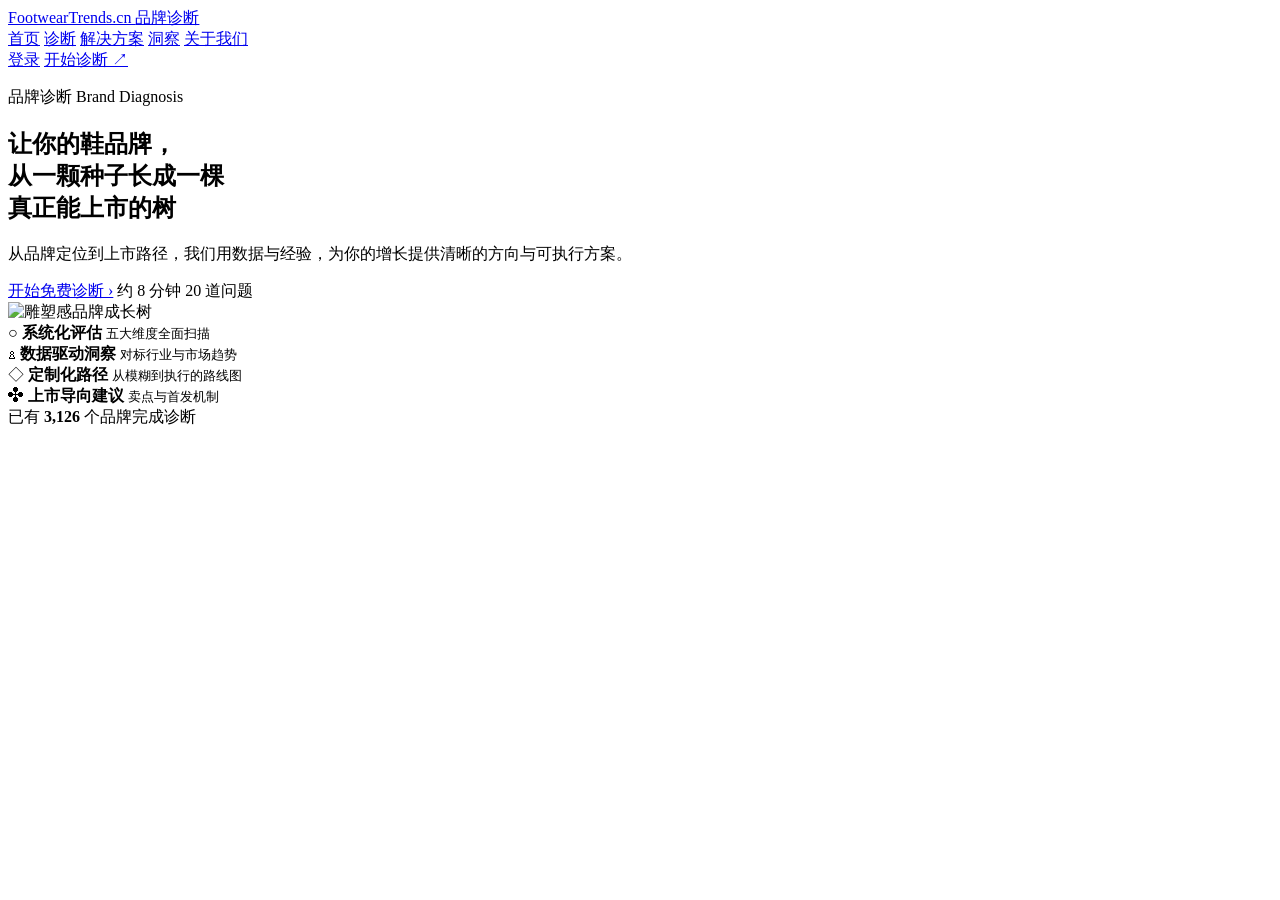
==== index.html @ c57e770c "Add index.html" ====
<!doctype html>
<html lang="zh-CN">
  <head>
    <meta charset="utf-8" />
    <meta name="viewport" content="width=device-width, initial-scale=1" />
    <title>FootwearTrends.cn 品牌诊断</title>
    <link rel="preload" as="image" href="./visuals/home-hero-tree-wide.png" />
    <link rel="stylesheet" href="./styles.css" />
  </head>
  <body class="page-home">
    <main class="home-shell">
      <header class="main-nav">
        <a class="brand" href="./index.html">FootwearTrends.cn <span>品牌诊断</span></a>
        <nav class="center-nav" aria-label="主导航">
          <a class="active" href="./index.html">首页</a>
          <a href="./questionnaire.html">诊断</a>
          <a href="./solution.html">解决方案</a>
          <a href="./insights.html">洞察</a>
          <a href="./about.html">关于我们</a>
        </nav>
        <div class="nav-actions">
          <a class="btn btn-light" href="#">登录</a>
          <a class="btn btn-dark" href="./questionnaire.html">开始诊断 <span>↗</span></a>
        </div>
      </header>

      <section class="home-hero">
        <div class="hero-copy">
          <p class="kicker">品牌诊断 <span>Brand Diagnosis</span></p>
          <h1>让你的鞋品牌，<br />从一颗种子长成一棵<br />真正能上市的树</h1>
          <p class="lead">从品牌定位到上市路径，我们用数据与经验，为你的增长提供清晰的方向与可执行方案。</p>
          <div class="hero-actions">
            <a class="btn btn-dark btn-wide" href="./questionnaire.html">开始免费诊断 <span>›</span></a>
            <span class="meta-dot">约 8 分钟</span>
            <span class="meta-line"></span>
            <span class="meta-text">20 道问题</span>
          </div>
        </div>

        <div class="hero-tree">
          <img src="./visuals/home-hero-tree-wide.png" alt="雕塑感品牌成长树" />
        </div>
      </section>

      <section class="home-bottom" aria-label="诊断能力">
        <div class="capability">
          <span class="icon">○</span>
          <strong>系统化评估</strong>
          <small>五大维度全面扫描</small>
        </div>
        <div class="capability">
          <span class="icon">♙</span>
          <strong>数据驱动洞察</strong>
          <small>对标行业与市场趋势</small>
        </div>
        <div class="capability">
          <span class="icon">◇</span>
          <strong>定制化路径</strong>
          <small>从模糊到执行的路线图</small>
        </div>
        <div class="capability">
          <span class="icon">✣</span>
          <strong>上市导向建议</strong>
          <small>卖点与首发机制</small>
        </div>
        <div class="social-proof">
          <span>已有 <strong>3,126</strong> 个品牌完成诊断</span>
          <div class="avatars" aria-hidden="true">
            <i></i><i></i><i></i><i></i><i></i><i></i>
          </div>
        </div>
      </section>
    </main>
    <script src="./app.js"></script>
  </body>
</html>
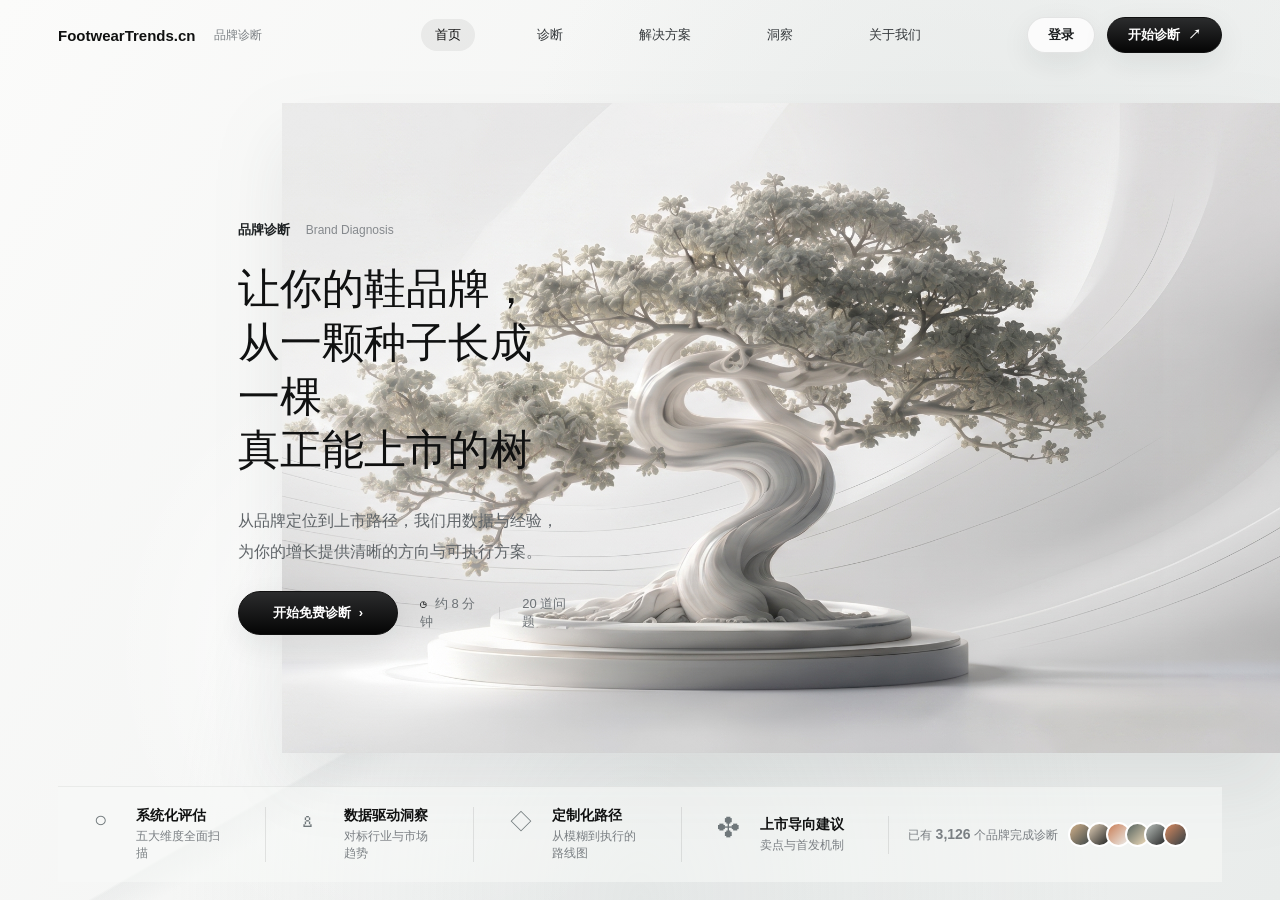
==== commit c7c8e6ff: "Polish links and mobile navigation: index.html" ====
--- a/index.html
+++ b/index.html
@@ -19,7 +19,7 @@
           <a href="./about.html">关于我们</a>
         </nav>
         <div class="nav-actions">
-          <a class="btn btn-light" href="#">登录</a>
+          <a class="btn btn-light" href="./about.html#contact">登录</a>
           <a class="btn btn-dark" href="./questionnaire.html">开始诊断 <span>↗</span></a>
         </div>
       </header>
--- a/styles.css
+++ b/styles.css
@@ -0,0 +1,3472 @@
+:root {
+  --bg: #f5f6f5;
+  --paper: rgba(255, 255, 255, 0.78);
+  --paper-strong: #ffffff;
+  --ink: #101111;
+  --muted: #71757a;
+  --faint: #a7abb0;
+  --line: rgba(19, 20, 20, 0.1);
+  --line-soft: rgba(19, 20, 20, 0.06);
+  --shadow: 0 18px 52px rgba(31, 34, 36, 0.12);
+  --soft-shadow: 0 10px 30px rgba(31, 34, 36, 0.08);
+  --radius: 18px;
+  --serif: "Times New Roman", "Songti SC", "SimSun", serif;
+  --sans: -apple-system, BlinkMacSystemFont, "Segoe UI", "PingFang SC", "Microsoft YaHei", Arial, sans-serif;
+}
+
+* {
+  box-sizing: border-box;
+}
+
+html,
+body {
+  min-height: 100%;
+}
+
+@keyframes floatIn {
+  from {
+    opacity: 0;
+    transform: translateY(16px) scale(0.985);
+  }
+  to {
+    opacity: 1;
+    transform: translateY(0) scale(1);
+  }
+}
+
+@keyframes treeBreathe {
+  0%, 100% {
+    filter: drop-shadow(0 30px 32px rgba(77, 83, 84, 0.14)) brightness(var(--tree-brightness, 1));
+  }
+  50% {
+    filter: drop-shadow(0 38px 42px rgba(77, 83, 84, 0.2)) brightness(calc(var(--tree-brightness, 1) + 0.04));
+  }
+}
+
+body {
+  margin: 0;
+  color: var(--ink);
+  font-family: var(--sans);
+  background:
+    radial-gradient(circle at 32% 72%, rgba(255, 255, 255, 0.95), transparent 28%),
+    radial-gradient(circle at 76% 24%, rgba(225, 229, 228, 0.68), transparent 38%),
+    linear-gradient(120deg, #fbfbfa 0%, #f4f5f4 45%, #e9eceb 100%);
+}
+
+body::before {
+  position: fixed;
+  inset: 0;
+  content: "";
+  pointer-events: none;
+  background:
+    linear-gradient(150deg, transparent 0 58%, rgba(168, 176, 178, 0.12) 58.2%, transparent 60.5%),
+    radial-gradient(ellipse at 50% 100%, rgba(190, 197, 198, 0.24), transparent 52%);
+}
+
+a {
+  color: inherit;
+  text-decoration: none;
+}
+
+button {
+  font: inherit;
+}
+
+.brand {
+  display: inline-flex;
+  gap: 18px;
+  align-items: center;
+  font-size: 15px;
+  font-weight: 800;
+  white-space: nowrap;
+}
+
+.brand span {
+  color: #7d8286;
+  font-size: 12px;
+  font-weight: 500;
+}
+
+.btn {
+  display: inline-flex;
+  min-height: 36px;
+  align-items: center;
+  justify-content: center;
+  gap: 8px;
+  border: 1px solid var(--line);
+  border-radius: 999px;
+  box-shadow: var(--soft-shadow);
+  cursor: pointer;
+  font-size: 13px;
+  font-weight: 700;
+  padding: 0 20px;
+  transition: transform 180ms ease, box-shadow 180ms ease, background 180ms ease, border-color 180ms ease;
+  user-select: none;
+}
+
+.btn:hover {
+  transform: translateY(-1px);
+  box-shadow: 0 16px 36px rgba(31, 34, 36, 0.12);
+}
+
+.btn:active {
+  transform: translateY(0) scale(0.98);
+}
+
+.btn:disabled {
+  cursor: not-allowed;
+  opacity: 0.42;
+  transform: none;
+}
+
+.btn-dark {
+  border-color: #111;
+  background: linear-gradient(180deg, #2b2c2d, #050505);
+  color: #fff;
+}
+
+.btn-light {
+  background: rgba(255, 255, 255, 0.78);
+  color: #1d1f20;
+}
+
+.btn-wide {
+  min-width: 160px;
+  min-height: 44px;
+}
+
+.main-nav,
+.flow-nav,
+.report-nav {
+  position: relative;
+  z-index: 2;
+  display: grid;
+  grid-template-columns: 270px 1fr auto;
+  gap: 24px;
+  align-items: center;
+  height: 70px;
+}
+
+.center-nav,
+.flow-steps {
+  display: flex;
+  justify-content: center;
+  gap: 48px;
+  color: #34383b;
+  font-size: 13px;
+}
+
+.center-nav a {
+  border-radius: 999px;
+  padding: 7px 14px;
+  transition: background 180ms ease, color 180ms ease;
+}
+
+.center-nav a.active,
+.center-nav a:hover {
+  background: rgba(17, 18, 18, 0.06);
+  color: #111;
+}
+
+.nav-actions,
+.report-actions {
+  display: flex;
+  justify-content: flex-end;
+  gap: 12px;
+}
+
+/* Home */
+
+.home-shell {
+  position: relative;
+  z-index: 1;
+  display: grid;
+  grid-template-rows: auto minmax(0, 1fr) auto;
+  width: min(100%, 1920px);
+  min-height: 100svh;
+  margin: 0 auto;
+  padding: 0 58px 18px;
+  overflow: hidden;
+}
+
+.home-hero {
+  position: relative;
+  display: grid;
+  grid-template-columns: 44% 56%;
+  min-height: 0;
+  align-items: center;
+}
+
+.hero-copy,
+.hero-tree,
+.capability,
+.social-proof,
+.dash-card,
+.question-card {
+  animation: floatIn 700ms cubic-bezier(.2, .8, .2, 1) both;
+}
+
+.hero-tree { animation-delay: 90ms; }
+.capability:nth-child(2), .dash-card:nth-child(2) { animation-delay: 70ms; }
+.capability:nth-child(3), .dash-card:nth-child(3) { animation-delay: 120ms; }
+.capability:nth-child(4), .dash-card:nth-child(4) { animation-delay: 170ms; }
+
+.hero-copy {
+  position: relative;
+  z-index: 3;
+  padding-left: 180px;
+  transform: translateY(-8px);
+}
+
+.kicker {
+  margin: 0 0 24px;
+  color: #1e2224;
+  font-size: 13px;
+  font-weight: 600;
+}
+
+.kicker span {
+  margin-left: 12px;
+  color: #85898d;
+  font-size: 12px;
+  font-weight: 500;
+}
+
+.hero-copy h1 {
+  margin: 0;
+  font-family: var(--serif);
+  font-size: clamp(42px, 3vw, 62px);
+  font-weight: 500;
+  letter-spacing: 0;
+  line-height: 1.28;
+}
+
+.lead {
+  max-width: 500px;
+  margin: 28px 0 24px;
+  color: #5f6468;
+  font-size: 16px;
+  line-height: 1.9;
+}
+
+.hero-actions {
+  display: flex;
+  align-items: center;
+  gap: 22px;
+}
+
+.meta-dot,
+.meta-text {
+  color: #6d7276;
+  font-size: 13px;
+}
+
+.meta-dot::before {
+  content: "◷";
+  margin-right: 8px;
+  color: #1d1f20;
+}
+
+.meta-line {
+  width: 1px;
+  height: 12px;
+  background: var(--line);
+}
+
+.hero-tree {
+  position: relative;
+  z-index: 1;
+  grid-column: 1 / -1;
+  grid-row: 1;
+  min-height: clamp(410px, calc(100svh - 190px), 650px);
+  pointer-events: none;
+}
+
+.hero-tree img {
+  position: absolute;
+  right: -58px;
+  bottom: 0;
+  width: min(1480px, 78vw);
+  height: 100%;
+  object-fit: cover;
+  object-position: right bottom;
+  filter: drop-shadow(0 34px 34px rgba(83, 88, 90, 0.1));
+  transition: transform 220ms ease;
+}
+
+.hero-copy {
+  grid-column: 1;
+  grid-row: 1;
+}
+
+.home-bottom {
+  position: relative;
+  z-index: 2;
+  display: grid;
+  grid-template-columns: repeat(4, minmax(150px, 1fr)) minmax(250px, 1.6fr);
+  gap: 0;
+  align-items: center;
+  min-height: 96px;
+  border-top: 1px solid var(--line-soft);
+  background: rgba(248, 249, 248, 0.55);
+}
+
+.capability {
+  display: grid;
+  grid-template-columns: 28px 1fr;
+  gap: 3px 14px;
+  padding: 0 36px;
+  border-right: 1px solid var(--line);
+}
+
+.capability .icon {
+  grid-row: span 2;
+  color: #6f777a;
+  font-size: 22px;
+}
+
+.capability strong,
+.social-proof strong {
+  font-size: 14px;
+}
+
+.capability small,
+.social-proof span {
+  color: #7a7f83;
+  font-size: 12px;
+}
+
+.social-proof {
+  display: flex;
+  justify-content: flex-end;
+  align-items: center;
+  gap: 16px;
+  padding-right: 34px;
+}
+
+.avatars {
+  display: flex;
+}
+
+.avatars i {
+  width: 25px;
+  height: 25px;
+  margin-left: -6px;
+  border: 2px solid #fff;
+  border-radius: 50%;
+  background: linear-gradient(135deg, #d3b28b, #3a4547);
+}
+
+.avatars i:nth-child(2) { background: linear-gradient(135deg, #e2d0b8, #1a1d1e); }
+.avatars i:nth-child(3) { background: linear-gradient(135deg, #c87d55, #eef1ef); }
+.avatars i:nth-child(4) { background: linear-gradient(135deg, #53615d, #f4dfbd); }
+.avatars i:nth-child(5) { background: linear-gradient(135deg, #b9c0bb, #222); }
+.avatars i:nth-child(6) { background: linear-gradient(135deg, #d98b61, #2f3d43); }
+
+/* Questionnaire */
+
+.diagnosis-shell {
+  position: relative;
+  z-index: 1;
+  min-height: 100vh;
+  padding: 0 58px 38px;
+  overflow: hidden;
+}
+
+.flow-nav {
+  grid-template-columns: 260px 1fr 130px;
+}
+
+.flow-steps {
+  gap: 40px;
+  color: #aaaeb2;
+}
+
+.flow-steps span {
+  position: relative;
+}
+
+.flow-steps span::before {
+  position: absolute;
+  top: 50%;
+  left: -28px;
+  width: 18px;
+  height: 1px;
+  content: "";
+  background: #c9ccce;
+}
+
+.flow-steps span:first-child::before {
+  width: 42px;
+  left: -56px;
+}
+
+.flow-steps .active {
+  color: #111;
+  font-weight: 700;
+}
+
+.flow-steps .done {
+  color: #4f5558;
+}
+
+.flow-steps b {
+  margin-right: 8px;
+  font-size: 15px;
+}
+
+.exit-link {
+  color: #34383b;
+  font-size: 12px;
+  text-align: right;
+}
+
+.exit-link::before {
+  content: "↻";
+  margin-right: 7px;
+}
+
+.diagnosis-layout {
+  display: grid;
+  grid-template-columns: 330px minmax(500px, 1fr) 590px;
+  gap: 48px;
+  align-items: center;
+  min-height: calc(100vh - 96px);
+}
+
+.growth-axis {
+  padding-left: 30px;
+}
+
+.growth-axis h1 {
+  margin: 0 0 8px;
+  font-family: var(--serif);
+  font-size: 32px;
+  font-weight: 500;
+}
+
+.growth-axis p {
+  margin: 0 0 42px;
+  color: #4e5356;
+  font-size: 13px;
+}
+
+.stage-list {
+  position: relative;
+  display: grid;
+  gap: 28px;
+  margin: 0;
+  padding: 0 0 0 0;
+  list-style: none;
+}
+
+.stage-list::before {
+  position: absolute;
+  top: 10px;
+  bottom: 18px;
+  left: 23px;
+  content: "";
+  border-left: 1px solid rgba(185, 190, 192, 0.7);
+}
+
+.stage-list li {
+  position: relative;
+  display: grid;
+  grid-template-columns: 44px 1fr;
+  align-items: start;
+  gap: 18px;
+  color: #a6aaae;
+  cursor: pointer;
+  transition: color 180ms ease, transform 180ms ease;
+}
+
+.stage-list li:hover {
+  color: #111;
+  transform: translateX(2px);
+}
+
+.stage-list li::after {
+  position: absolute;
+  top: 8px;
+  left: 20px;
+  width: 8px;
+  height: 8px;
+  content: "";
+  border-radius: 50%;
+  background: #fff;
+  box-shadow: 0 0 0 1px #d9dcde;
+}
+
+.stage-list b {
+  font-size: 22px;
+  font-weight: 500;
+  text-align: right;
+}
+
+.stage-list span {
+  display: block;
+  font-size: 14px;
+  font-weight: 700;
+}
+
+.stage-list small {
+  display: block;
+  margin-top: 4px;
+  color: inherit;
+  font-size: 11px;
+  font-weight: 500;
+}
+
+.stage-list .active {
+  color: #111;
+}
+
+.stage-list .lit {
+  color: #6f777a;
+}
+
+.stage-list .lit::after {
+  background: #fff9df;
+  box-shadow: 0 0 0 1px rgba(202, 178, 96, 0.42), 0 0 20px rgba(255, 232, 153, 0.46);
+}
+
+.stage-list .active::after {
+  width: 18px;
+  height: 18px;
+  top: 4px;
+  left: 15px;
+  background: radial-gradient(circle, #fff 0 30%, #fff7dc 32%, rgba(255, 255, 255, 0) 78%);
+  box-shadow: 0 0 34px 16px rgba(255, 238, 176, 0.9);
+}
+
+.tree-stage-visual {
+  position: relative;
+  display: grid;
+  place-items: center;
+  min-height: 610px;
+}
+
+.tree-stage-visual img {
+  width: 650px;
+  max-width: none;
+  filter: drop-shadow(0 30px 32px rgba(77, 83, 84, 0.14));
+  transform: scale(var(--tree-scale, 1));
+  animation: treeBreathe 4.8s ease-in-out infinite;
+  transition: transform 450ms cubic-bezier(.2, .8, .2, 1), filter 450ms ease;
+}
+
+.tree-stage-visual.is-changing img {
+  animation: treeBreathe 4.8s ease-in-out infinite, floatIn 420ms cubic-bezier(.2, .8, .2, 1);
+}
+
+.tree-stage-visual.is-changing .glow {
+  animation: floatIn 360ms cubic-bezier(.2, .8, .2, 1);
+}
+
+.tree-stage-visual .glow {
+  position: absolute;
+  left: 3%;
+  bottom: 22%;
+  width: 70px;
+  height: 70px;
+  border-radius: 50%;
+  background: radial-gradient(circle, #fff 0 20%, #fff2be 28%, transparent 70%);
+  opacity: 0.9;
+  transition: left 420ms cubic-bezier(.2, .8, .2, 1), bottom 420ms cubic-bezier(.2, .8, .2, 1), transform 420ms ease;
+}
+
+.page-questionnaire[data-growth-stage="1"] .tree-stage-visual .glow {
+  left: 16%;
+  bottom: 23%;
+}
+
+.page-questionnaire[data-growth-stage="2"] .tree-stage-visual .glow {
+  left: 30%;
+  bottom: 32%;
+}
+
+.page-questionnaire[data-growth-stage="3"] .tree-stage-visual .glow {
+  left: 47%;
+  bottom: 45%;
+}
+
+.page-questionnaire[data-growth-stage="4"] .tree-stage-visual .glow {
+  left: 62%;
+  bottom: 60%;
+}
+
+.page-questionnaire[data-growth-stage="5"] .tree-stage-visual .glow {
+  left: 72%;
+  bottom: 72%;
+  transform: scale(1.18);
+}
+
+.tree-hud {
+  position: absolute;
+  right: 8%;
+  bottom: 17%;
+  display: grid;
+  gap: 2px;
+  min-width: 124px;
+  padding: 12px 14px;
+  border: 1px solid rgba(255, 255, 255, 0.84);
+  border-radius: 16px;
+  background: rgba(255, 255, 255, 0.52);
+  box-shadow: 0 12px 34px rgba(31, 34, 36, 0.08);
+  backdrop-filter: blur(18px);
+}
+
+.tree-hud strong {
+  font-size: 24px;
+  letter-spacing: -0.03em;
+}
+
+.tree-hud span {
+  color: #73787b;
+  font-size: 11px;
+}
+
+.question-card {
+  width: 100%;
+  max-width: 590px;
+  min-height: 520px;
+  padding: 46px 42px 34px;
+  border: 1px solid rgba(18, 19, 20, 0.08);
+  border-radius: 20px;
+  background: rgba(255, 255, 255, 0.82);
+  box-shadow: var(--shadow);
+  backdrop-filter: blur(28px) saturate(150%);
+}
+
+.card-progress {
+  height: 4px;
+  margin: -12px 0 28px;
+  overflow: hidden;
+  border-radius: 999px;
+  background: rgba(15, 16, 16, 0.06);
+}
+
+.card-progress i {
+  display: block;
+  width: 20%;
+  height: 100%;
+  border-radius: inherit;
+  background: linear-gradient(90deg, #111, #7e8588);
+  transition: width 380ms cubic-bezier(.2, .8, .2, 1);
+}
+
+.question-eyebrow {
+  margin: 0 0 8px;
+  color: #8a8f93;
+  font-size: 12px;
+  font-weight: 700;
+  letter-spacing: 0.06em;
+}
+
+.question-card h2 {
+  margin: 0 0 8px;
+  font-size: 21px;
+}
+
+.question-card > p {
+  margin: 0 0 22px;
+  color: #777c80;
+  font-size: 13px;
+}
+
+.answer-list {
+  display: grid;
+  gap: 13px;
+}
+
+.choice {
+  display: grid;
+  grid-template-columns: 28px 1fr;
+  align-items: center;
+  min-height: 66px;
+  padding: 0 18px;
+  border: 1px solid var(--line);
+  border-radius: 10px;
+  background: rgba(255, 255, 255, 0.66);
+  cursor: pointer;
+  transition: transform 180ms ease, box-shadow 180ms ease, border-color 180ms ease, background 180ms ease;
+}
+
+.choice.selected {
+  border-color: rgba(18, 19, 20, 0.22);
+  background: rgba(255, 255, 255, 0.92);
+  box-shadow: 0 10px 26px rgba(31, 34, 36, 0.08), inset 0 0 0 1px rgba(255, 255, 255, 0.7);
+}
+
+.choice:hover {
+  transform: translateY(-1px);
+  box-shadow: 0 12px 28px rgba(31, 34, 36, 0.07);
+}
+
+.choice input {
+  accent-color: #111;
+}
+
+.choice strong,
+.choice small {
+  display: block;
+}
+
+.choice strong {
+  font-size: 13px;
+}
+
+.choice small {
+  margin-top: 3px;
+  color: #8c9195;
+  font-size: 11px;
+}
+
+.question-footer {
+  display: grid;
+  grid-template-columns: 120px 1fr 170px;
+  gap: 20px;
+  align-items: center;
+  margin-top: 38px;
+}
+
+.question-footer span {
+  color: #4c5053;
+  font-size: 13px;
+  text-align: center;
+}
+
+.btn-next {
+  justify-self: end;
+  min-width: 154px;
+}
+
+/* Report */
+
+.report-shell {
+  position: relative;
+  z-index: 1;
+  max-width: 1380px;
+  min-height: 100vh;
+  margin: 0 auto;
+  padding: 20px 30px 38px;
+}
+
+.report-nav {
+  height: 48px;
+}
+
+.report-head {
+  margin: 24px 0 18px 38px;
+}
+
+.report-head h1 {
+  margin: 0 0 8px;
+  font-family: var(--serif);
+  font-size: 38px;
+  font-weight: 500;
+}
+
+.report-head p,
+.report-note {
+  color: #8c9195;
+  font-size: 12px;
+}
+
+.dashboard-grid {
+  display: grid;
+  grid-template-columns: 1fr 1.25fr 1fr;
+  gap: 16px;
+}
+
+.dash-card {
+  min-height: 220px;
+  padding: 28px;
+  border: 1px solid rgba(18, 19, 20, 0.08);
+  border-radius: 18px;
+  background: rgba(255, 255, 255, 0.78);
+  box-shadow: var(--soft-shadow);
+}
+
+.dash-card h2 {
+  margin: 0 0 26px;
+  font-size: 15px;
+}
+
+.score-row {
+  display: flex;
+  align-items: center;
+  gap: 4px;
+}
+
+.score-row strong {
+  font-size: 74px;
+  font-weight: 500;
+  letter-spacing: -0.03em;
+}
+
+.score-row span {
+  align-self: flex-end;
+  margin-bottom: 16px;
+  color: #4e5356;
+  font-size: 24px;
+}
+
+.score-row em {
+  display: grid;
+  width: 58px;
+  height: 58px;
+  margin-left: auto;
+  place-items: center;
+  border-radius: 50%;
+  background: #e6f4e9;
+  color: #2a8b43;
+  font-size: 22px;
+  font-style: normal;
+  font-weight: 800;
+}
+
+.score-card h3 {
+  margin: 22px 0 6px;
+  font-size: 16px;
+}
+
+.score-card p {
+  margin: 0;
+  color: #8a8f93;
+  font-size: 14px;
+}
+
+.radar-wrap {
+  display: grid;
+  grid-template-columns: 1fr 190px;
+  align-items: center;
+  gap: 20px;
+}
+
+.radar-wrap svg {
+  width: 100%;
+  max-width: 260px;
+}
+
+.radar-wrap .grid,
+.radar-wrap line {
+  fill: none;
+  stroke: rgba(99, 105, 101, 0.22);
+}
+
+.radar-fill {
+  fill: rgba(113, 124, 114, 0.34);
+  stroke: rgba(79, 87, 79, 0.55);
+}
+
+.radar-wrap ul {
+  display: grid;
+  gap: 13px;
+  margin: 0;
+  padding: 0;
+  list-style: none;
+}
+
+.radar-wrap li {
+  display: flex;
+  justify-content: space-between;
+  color: #6d7276;
+  font-size: 13px;
+}
+
+.radar-wrap li::before {
+  width: 9px;
+  height: 9px;
+  margin-top: 5px;
+  margin-right: 8px;
+  content: "";
+  border-radius: 50%;
+  background: #dfe7df;
+}
+
+.risk-card {
+  display: grid;
+  align-content: start;
+}
+
+.risk-row {
+  display: grid;
+  grid-template-columns: 34px 1fr;
+  gap: 12px;
+  margin-bottom: 18px;
+}
+
+.risk-row i {
+  display: grid;
+  width: 28px;
+  height: 28px;
+  place-items: center;
+  border-radius: 7px;
+  font-size: 12px;
+  font-style: normal;
+  font-weight: 800;
+}
+
+.risk-mid { background: #ffe5df; color: #dd664e; }
+.risk-low { background: #fff0dd; color: #c58535; }
+.risk-good { background: #e5f3e9; color: #3a9658; }
+
+.risk-row strong,
+.risk-row small {
+  display: block;
+}
+
+.risk-row strong {
+  font-size: 14px;
+}
+
+.risk-row small {
+  margin-top: 4px;
+  color: #8c9195;
+  font-size: 12px;
+}
+
+.stage-card {
+  grid-column: span 1;
+  min-height: 220px;
+}
+
+.solution-card {
+  grid-column: span 2;
+}
+
+.stage-compare {
+  display: grid;
+  grid-template-columns: 1fr 40px 1fr;
+  align-items: center;
+  margin-bottom: 30px;
+}
+
+.stage-compare small,
+.stage-compare strong {
+  display: block;
+}
+
+.stage-compare small {
+  color: #8c9195;
+  font-size: 12px;
+}
+
+.stage-compare strong {
+  margin-top: 7px;
+  font-size: 16px;
+}
+
+.stage-compare > b {
+  color: #bdc1c3;
+  font-size: 42px;
+  font-weight: 400;
+}
+
+.stage-track {
+  display: flex;
+  justify-content: space-between;
+  height: 2px;
+  margin: 0 18px 24px;
+  background: #d9ddde;
+}
+
+.stage-track i {
+  width: 14px;
+  height: 14px;
+  margin-top: -6px;
+  border-radius: 50%;
+  background: #c5cacc;
+  box-shadow: 0 0 0 4px #f2f3f2;
+}
+
+.stage-track i:nth-child(-n + 2) {
+  background: #80878a;
+}
+
+.stage-track i.active {
+  background: #111;
+  box-shadow: 0 0 0 5px #f2f3f2, 0 0 22px rgba(17, 17, 17, 0.16);
+}
+
+.stage-card p {
+  color: #7d8286;
+  font-size: 13px;
+}
+
+.solution-content {
+  display: grid;
+  grid-template-columns: 260px 1fr;
+  gap: 34px;
+  align-items: center;
+}
+
+.solution-visual {
+  height: 140px;
+  border-radius: 12px;
+  background:
+    linear-gradient(135deg, transparent 0 45%, rgba(255,255,255,.55) 45% 50%, transparent 50%),
+    radial-gradient(circle at 80% 20%, #fff, transparent 42%),
+    linear-gradient(140deg, #dfe1df, #f8f8f6);
+  box-shadow: inset 0 0 0 1px rgba(255,255,255,.7);
+}
+
+.solution-content h3 {
+  margin: 0 0 10px;
+  font-size: 18px;
+}
+
+.solution-content p {
+  margin: 0 0 10px;
+  color: #62676b;
+}
+
+.solution-content small {
+  display: block;
+  margin-bottom: 22px;
+  color: #8c9195;
+}
+
+.report-note {
+  margin: 26px 0 0;
+  text-align: center;
+}
+
+/* Solution */
+
+.solution-shell {
+  position: relative;
+  z-index: 1;
+  width: min(1600px, calc(100% - 96px));
+  min-height: 100vh;
+  margin: 28px auto;
+  padding: 0 46px 34px;
+  overflow: hidden;
+  border: 1px solid rgba(255, 255, 255, 0.86);
+  background:
+    radial-gradient(circle at 78% 16%, rgba(255, 255, 255, 0.98), transparent 34%),
+    linear-gradient(112deg, rgba(255, 255, 255, 0.92), rgba(239, 241, 241, 0.78));
+  box-shadow: 0 24px 70px rgba(31, 34, 36, 0.16);
+}
+
+.solution-shell::before {
+  position: absolute;
+  inset: 135px -80px auto -80px;
+  height: 310px;
+  content: "";
+  background:
+    radial-gradient(ellipse at 28% 100%, rgba(255,255,255,.72), transparent 58%),
+    linear-gradient(155deg, transparent 0 38%, rgba(211, 216, 218, 0.22) 38.5% 42%, transparent 42.5%),
+    linear-gradient(170deg, transparent 0 48%, rgba(214, 219, 220, 0.2) 48.4% 52%, transparent 52.4%);
+  pointer-events: none;
+}
+
+.solution-hero {
+  position: relative;
+  display: grid;
+  grid-template-columns: minmax(430px, 0.95fr) minmax(650px, 1.35fr);
+  align-items: center;
+  min-height: 390px;
+  padding: 20px 38px 0 352px;
+}
+
+.solution-copy {
+  position: relative;
+  z-index: 2;
+  animation: floatIn 700ms cubic-bezier(.2, .8, .2, 1) both;
+}
+
+.solution-copy h1 {
+  margin: 0;
+  font-family: var(--serif);
+  font-size: 46px;
+  font-weight: 500;
+  line-height: 1.28;
+}
+
+.solution-copy .lead {
+  max-width: 545px;
+  margin-top: 26px;
+  font-size: 14px;
+  line-height: 2;
+}
+
+.solution-tree {
+  position: relative;
+  min-height: 390px;
+  animation: floatIn 760ms cubic-bezier(.2, .8, .2, 1) 80ms both;
+}
+
+.solution-tree .orbit {
+  position: absolute;
+  right: 190px;
+  top: 20px;
+  width: 320px;
+  height: 320px;
+  border: 12px solid rgba(196, 201, 202, 0.42);
+  border-radius: 50%;
+}
+
+.solution-tree .mountain {
+  position: absolute;
+  left: 65px;
+  bottom: 76px;
+  width: 210px;
+  height: 160px;
+  clip-path: polygon(45% 0, 75% 100%, 0 100%);
+  background: linear-gradient(140deg, #d8dcda, #fff 48%, #cbd0cf);
+  filter: drop-shadow(0 14px 20px rgba(31, 34, 36, 0.08));
+}
+
+.solution-tree img {
+  position: absolute;
+  right: 28px;
+  bottom: 18px;
+  width: 700px;
+  filter: drop-shadow(0 32px 34px rgba(77, 83, 84, 0.16));
+}
+
+.package-section {
+  position: relative;
+  z-index: 2;
+  padding: 0 0 0;
+}
+
+.section-title-row {
+  display: flex;
+  align-items: baseline;
+  gap: 24px;
+  margin: 12px 0 18px;
+  padding-left: 52px;
+}
+
+.section-title-row h2 {
+  margin: 0;
+  font-family: var(--serif);
+  font-size: 25px;
+  font-weight: 500;
+}
+
+.section-title-row p {
+  margin: 0;
+  color: #797f83;
+  font-size: 13px;
+}
+
+.package-grid {
+  display: grid;
+  grid-template-columns: repeat(6, minmax(0, 1fr));
+  gap: 16px;
+}
+
+.package-card {
+  min-height: 420px;
+  padding: 18px 18px 22px;
+  border: 1px solid rgba(18, 19, 20, 0.08);
+  border-radius: 16px;
+  background: rgba(255, 255, 255, 0.78);
+  box-shadow: var(--soft-shadow);
+  animation: floatIn 620ms cubic-bezier(.2, .8, .2, 1) both;
+  transition: transform 180ms ease, box-shadow 180ms ease, background 180ms ease;
+}
+
+.package-card:nth-child(2) { animation-delay: 40ms; }
+.package-card:nth-child(3) { animation-delay: 80ms; }
+.package-card:nth-child(4) { animation-delay: 120ms; }
+.package-card:nth-child(5) { animation-delay: 160ms; }
+.package-card:nth-child(6) { animation-delay: 200ms; }
+
+.package-card:hover,
+.package-card.is-selected {
+  transform: translateY(-5px);
+  background: rgba(255, 255, 255, 0.94);
+  box-shadow: 0 24px 52px rgba(31, 34, 36, 0.14);
+}
+
+.package-card.featured {
+  border-color: rgba(17, 18, 18, 0.14);
+}
+
+.package-card img {
+  display: block;
+  width: 100%;
+  height: 104px;
+  object-fit: contain;
+  margin: 0 auto 10px;
+  filter: saturate(0.82) brightness(1.04);
+}
+
+.package-card small {
+  color: #6f7579;
+  font-size: 12px;
+}
+
+.package-card h3 {
+  min-height: 56px;
+  margin: 4px 0 10px;
+  font-family: var(--serif);
+  font-size: 22px;
+  font-weight: 500;
+  line-height: 1.18;
+}
+
+.package-card p {
+  min-height: 54px;
+  margin: 0 0 12px;
+  color: #6c7276;
+  font-size: 13px;
+  line-height: 1.75;
+}
+
+.package-card dl {
+  min-height: 132px;
+  margin: 0 0 16px;
+  color: #45494c;
+  font-size: 12px;
+}
+
+.package-card dt {
+  margin-top: 8px;
+  color: #111;
+  font-weight: 700;
+}
+
+.package-card dd {
+  margin: 6px 0 0;
+  color: #61676b;
+}
+
+.package-card dd::before {
+  content: "·";
+  margin-right: 6px;
+  color: #111;
+}
+
+.package-card .btn {
+  width: 100%;
+  box-shadow: none;
+}
+
+.chooser-panel {
+  display: grid;
+  grid-template-columns: 340px 1fr;
+  gap: 34px;
+  align-items: center;
+  margin-top: 32px;
+  padding: 28px 34px;
+  border: 1px solid rgba(255, 255, 255, 0.82);
+  border-radius: 16px;
+  background: rgba(255, 255, 255, 0.72);
+  box-shadow: var(--soft-shadow);
+}
+
+.chooser-panel h2 {
+  margin: 0 0 14px;
+  font-family: var(--serif);
+  font-size: 25px;
+  font-weight: 500;
+}
+
+.chooser-panel p {
+  margin: 0;
+  color: #7a7f83;
+  font-size: 13px;
+  line-height: 1.9;
+}
+
+.chooser-steps {
+  display: grid;
+  grid-template-columns: repeat(4, 1fr);
+  gap: 54px;
+  margin: 0;
+  padding: 0;
+  list-style: none;
+}
+
+.chooser-steps li {
+  position: relative;
+  display: grid;
+  grid-template-columns: 38px 1fr;
+  gap: 14px;
+  min-height: 82px;
+  align-items: center;
+  padding: 16px;
+  border: 1px solid var(--line-soft);
+  border-radius: 14px;
+  background: rgba(255, 255, 255, 0.56);
+}
+
+.chooser-steps li:not(:last-child)::after {
+  position: absolute;
+  right: -38px;
+  top: 50%;
+  content: "›";
+  color: #c4c8ca;
+  font-size: 32px;
+  transform: translateY(-50%);
+}
+
+.chooser-steps b {
+  color: #b0b4b7;
+  font-size: 18px;
+  font-weight: 500;
+}
+
+.chooser-steps span,
+.chooser-steps small {
+  display: block;
+}
+
+.chooser-steps span {
+  font-size: 13px;
+  font-weight: 800;
+}
+
+.chooser-steps small {
+  margin-top: 6px;
+  color: #7f8589;
+  font-size: 11px;
+  font-weight: 500;
+}
+
+.solution-cta {
+  display: flex;
+  justify-content: center;
+  align-items: center;
+  gap: 28px;
+  margin-top: 20px;
+  color: #808589;
+  font-size: 13px;
+}
+
+/* Insights */
+
+.insights-shell {
+  position: relative;
+  z-index: 1;
+  width: min(100%, 1920px);
+  min-height: 100vh;
+  margin: 0 auto;
+  overflow: hidden;
+  background:
+    radial-gradient(circle at 78% 10%, rgba(255,255,255,.96), transparent 34%),
+    linear-gradient(115deg, rgba(255,255,255,.94), rgba(241,243,243,.74));
+}
+
+.insights-shell .main-nav {
+  padding: 0 50px;
+}
+
+.insights-hero {
+  position: relative;
+  display: grid;
+  grid-template-columns: minmax(520px, 0.78fr) minmax(760px, 1.22fr);
+  align-items: center;
+  min-height: 420px;
+  padding: 20px 72px 0 226px;
+}
+
+.insights-hero::after {
+  position: absolute;
+  right: -70px;
+  bottom: 0;
+  left: -70px;
+  height: 230px;
+  content: "";
+  background:
+    radial-gradient(ellipse at 72% 82%, rgba(255,255,255,.9), transparent 48%),
+    linear-gradient(158deg, transparent 0 42%, rgba(214,219,220,.22) 42.3% 45%, transparent 45.4%),
+    linear-gradient(170deg, transparent 0 58%, rgba(189,196,198,.18) 58.3% 60.5%, transparent 61%);
+  pointer-events: none;
+}
+
+.insights-copy {
+  position: relative;
+  z-index: 2;
+  animation: floatIn 700ms cubic-bezier(.2,.8,.2,1) both;
+}
+
+.insight-pill {
+  display: inline-flex;
+  gap: 10px;
+  align-items: center;
+  margin: 0 0 26px;
+  padding: 5px 14px;
+  border: 1px solid var(--line);
+  border-radius: 999px;
+  background: rgba(255,255,255,.62);
+  box-shadow: inset 0 0 0 1px rgba(255,255,255,.6);
+  color: #2d3235;
+  font-size: 13px;
+}
+
+.insight-pill span {
+  color: #6f7579;
+}
+
+.insights-copy h1 {
+  margin: 0;
+  font-family: var(--serif);
+  font-size: 52px;
+  font-weight: 500;
+  line-height: 1.18;
+}
+
+.insight-meta {
+  display: flex;
+  gap: 28px;
+  margin-top: 34px;
+  color: #6f7579;
+  font-size: 13px;
+}
+
+.insight-meta span::before {
+  content: "⊙";
+  margin-right: 8px;
+  color: #1d1f20;
+}
+
+.insights-stage {
+  position: relative;
+  z-index: 2;
+  min-height: 390px;
+  animation: floatIn 760ms cubic-bezier(.2,.8,.2,1) 80ms both;
+}
+
+.insights-stage::before {
+  position: absolute;
+  right: 40px;
+  top: -60px;
+  width: 500px;
+  height: 500px;
+  content: "";
+  border: 16px solid rgba(206, 211, 212, 0.34);
+  border-radius: 50%;
+}
+
+.insights-stage::after {
+  position: absolute;
+  right: 26px;
+  bottom: 18px;
+  width: 790px;
+  height: 82px;
+  content: "";
+  border-radius: 50%;
+  background: linear-gradient(180deg, rgba(255,255,255,.7), rgba(209,214,214,.62));
+  box-shadow: 0 18px 30px rgba(31,34,36,.12), inset 0 -4px 0 rgba(174,145,82,.4);
+}
+
+.insights-stage > img {
+  position: absolute;
+  right: 185px;
+  bottom: 48px;
+  z-index: 2;
+  width: 610px;
+  filter: drop-shadow(0 30px 34px rgba(77,83,84,.14));
+}
+
+.floating-card {
+  position: absolute;
+  z-index: 3;
+  width: 150px;
+  min-height: 132px;
+  padding: 18px;
+  border: 1px solid rgba(255,255,255,.82);
+  border-radius: 14px;
+  background: rgba(255,255,255,.5);
+  box-shadow: var(--soft-shadow);
+  backdrop-filter: blur(18px);
+  color: #45494c;
+}
+
+.floating-card b,
+.floating-card small {
+  display: block;
+}
+
+.floating-card b {
+  font-size: 12px;
+}
+
+.floating-card small {
+  margin-top: 42px;
+  color: #8c9195;
+  font-size: 11px;
+}
+
+.card-a { left: 12px; bottom: 54px; }
+.card-b { left: 210px; bottom: 72px; }
+.card-c { right: 62px; bottom: 70px; }
+
+.weekly-section,
+.why-section,
+.opportunity-map,
+.trend-observe {
+  position: relative;
+  z-index: 3;
+  padding: 20px 68px 0;
+}
+
+.weekly-section {
+  border-top: 1px solid var(--line-soft);
+  background: rgba(255,255,255,.54);
+}
+
+.insight-row-title {
+  display: flex;
+  justify-content: space-between;
+  align-items: center;
+  margin-bottom: 18px;
+}
+
+.insight-row-title h2,
+.why-section h2,
+.opportunity-map h2 {
+  margin: 0;
+  font-family: var(--serif);
+  font-size: 25px;
+  font-weight: 500;
+}
+
+.insight-row-title a {
+  color: #6b7074;
+  font-size: 13px;
+}
+
+.brand-burst-grid {
+  display: grid;
+  grid-template-columns: repeat(4, minmax(0, 1fr));
+  gap: 22px;
+}
+
+.burst-card {
+  display: grid;
+  grid-template-columns: 140px 1fr 46px;
+  gap: 18px;
+  align-items: center;
+  min-height: 120px;
+  padding: 20px;
+  border: 1px solid rgba(18,19,20,.08);
+  border-radius: 14px;
+  background: rgba(255,255,255,.74);
+  box-shadow: var(--soft-shadow);
+  animation: floatIn 620ms cubic-bezier(.2,.8,.2,1) both;
+}
+
+.burst-card img {
+  width: 130px;
+  height: 72px;
+  object-fit: contain;
+  filter: saturate(.82) brightness(1.04);
+}
+
+.burst-card h3 {
+  margin: 0;
+  font-family: var(--serif);
+  font-size: 23px;
+  letter-spacing: .04em;
+}
+
+.burst-card p {
+  margin: 2px 0 5px;
+  color: #404548;
+  font-size: 14px;
+}
+
+.burst-card small {
+  color: #73787b;
+  font-size: 12px;
+  line-height: 1.5;
+}
+
+.burst-card > b {
+  display: grid;
+  width: 40px;
+  height: 40px;
+  place-items: center;
+  border-radius: 50%;
+  background: #f4ead8;
+  color: #b47b20;
+  font-size: 24px;
+  font-weight: 500;
+}
+
+.why-grid {
+  display: grid;
+  grid-template-columns: repeat(3, minmax(0, 1fr));
+  gap: 24px;
+  margin-top: 16px;
+}
+
+.why-card {
+  display: grid;
+  grid-template-columns: 92px 1fr;
+  align-items: center;
+  min-height: 98px;
+  padding: 18px 26px;
+  border: 1px solid rgba(18,19,20,.08);
+  border-radius: 14px;
+  background: rgba(255,255,255,.7);
+  box-shadow: var(--soft-shadow);
+}
+
+.why-card i {
+  display: grid;
+  width: 58px;
+  height: 58px;
+  place-items: center;
+  border-radius: 50%;
+  background: #f0f1f1;
+  color: #2d3235;
+  font-size: 28px;
+  font-style: normal;
+}
+
+.why-card h3,
+.why-card p {
+  margin: 0;
+}
+
+.why-card h3 {
+  font-size: 16px;
+}
+
+.why-card p {
+  margin-top: 6px;
+  color: #777c80;
+  font-size: 13px;
+}
+
+.map-grid {
+  display: grid;
+  grid-template-columns: repeat(3, minmax(0, 1fr));
+  gap: 24px;
+  margin-top: 16px;
+}
+
+.map-card {
+  min-height: 150px;
+  padding: 22px 28px;
+  border: 1px solid rgba(18,19,20,.08);
+  border-radius: 14px;
+  background: rgba(255,255,255,.68);
+  box-shadow: var(--soft-shadow);
+}
+
+.map-card h3 {
+  margin: 0 0 16px;
+  font-size: 17px;
+}
+
+.map-card h3 span {
+  margin-left: 8px;
+  color: #b99042;
+}
+
+.map-card ul {
+  display: grid;
+  gap: 9px;
+  margin: 0;
+  padding-left: 18px;
+  color: #383d40;
+  font-size: 13px;
+}
+
+.observe-grid {
+  display: grid;
+  grid-template-columns: repeat(3, minmax(0, 1fr));
+  gap: 24px;
+  padding-bottom: 42px;
+}
+
+.observe-card {
+  display: grid;
+  grid-template-columns: 150px 1fr;
+  gap: 18px;
+  align-items: center;
+  min-height: 132px;
+  padding: 20px;
+  border: 1px solid rgba(18,19,20,.08);
+  border-radius: 14px;
+  background: rgba(255,255,255,.7);
+  box-shadow: var(--soft-shadow);
+}
+
+.observe-card img {
+  width: 145px;
+  height: 82px;
+  object-fit: contain;
+}
+
+.observe-card h3,
+.observe-card p {
+  margin: 0;
+}
+
+.observe-card p {
+  margin-top: 8px;
+  color: #777c80;
+  font-size: 13px;
+  line-height: 1.7;
+}
+
+/* About */
+
+.about-shell {
+  position: relative;
+  z-index: 1;
+  width: min(100%, 1920px);
+  min-height: 100vh;
+  margin: 0 auto;
+  overflow: hidden;
+  background:
+    radial-gradient(circle at 74% 12%, rgba(255,255,255,.98), transparent 34%),
+    linear-gradient(115deg, rgba(255,255,255,.94), rgba(240,242,242,.76));
+}
+
+.about-shell .main-nav {
+  padding: 0 50px;
+}
+
+.about-hero {
+  position: relative;
+  display: grid;
+  grid-template-columns: minmax(560px, 0.88fr) minmax(720px, 1.12fr);
+  align-items: center;
+  min-height: 360px;
+  padding: 8px 72px 0 262px;
+}
+
+.about-hero::after {
+  position: absolute;
+  right: -80px;
+  bottom: 0;
+  left: -80px;
+  height: 190px;
+  content: "";
+  background:
+    radial-gradient(ellipse at 67% 98%, rgba(255,255,255,.9), transparent 48%),
+    linear-gradient(165deg, transparent 0 38%, rgba(214,219,220,.2) 38.2% 41%, transparent 41.4%);
+  pointer-events: none;
+}
+
+.about-copy {
+  position: relative;
+  z-index: 2;
+  animation: floatIn 700ms cubic-bezier(.2,.8,.2,1) both;
+}
+
+.about-copy h1 {
+  margin: 0;
+  font-family: var(--serif);
+  font-size: 48px;
+  font-weight: 500;
+  line-height: 1.28;
+}
+
+.about-copy .lead {
+  max-width: 610px;
+  font-size: 14px;
+  line-height: 2;
+}
+
+.about-tree {
+  position: relative;
+  min-height: 350px;
+  animation: floatIn 760ms cubic-bezier(.2,.8,.2,1) 80ms both;
+}
+
+.about-tree .orbit {
+  position: absolute;
+  right: 6px;
+  top: -86px;
+  width: 520px;
+  height: 520px;
+  border: 16px solid rgba(206, 211, 212, 0.34);
+  border-radius: 50%;
+}
+
+.about-tree img {
+  position: absolute;
+  right: 12px;
+  bottom: 20px;
+  width: 790px;
+  filter: drop-shadow(0 32px 34px rgba(77,83,84,.14));
+}
+
+.about-card-row,
+.experience-panel,
+.method-panel,
+.contact-panel {
+  position: relative;
+  z-index: 3;
+  width: calc(100% - 76px);
+  margin: 16px auto 0;
+  padding: 24px 36px;
+  border: 1px solid rgba(255,255,255,.86);
+  border-radius: 14px;
+  background: rgba(255,255,255,.68);
+  box-shadow: var(--soft-shadow);
+}
+
+.about-card-row {
+  display: grid;
+  grid-template-columns: 1.25fr 0.75fr;
+  gap: 38px;
+}
+
+.section-title-row.compact {
+  margin: 0 0 18px;
+  padding-left: 0;
+}
+
+.team-grid {
+  display: grid;
+  grid-template-columns: repeat(4, minmax(0, 1fr));
+  gap: 18px;
+}
+
+.member-card {
+  min-height: 170px;
+  padding: 20px;
+  border: 1px solid rgba(18,19,20,.06);
+  border-radius: 12px;
+  background: rgba(255,255,255,.62);
+}
+
+.member-card i {
+  display: block;
+  width: 56px;
+  height: 56px;
+  margin-bottom: 12px;
+  border: 3px solid #fff;
+  border-radius: 50%;
+  background: linear-gradient(135deg, #e3d5c6, #2f3638);
+  box-shadow: var(--soft-shadow);
+}
+
+.member-card:nth-child(2) i { background: linear-gradient(135deg, #d8dde0, #171a1c); }
+.member-card:nth-child(3) i { background: linear-gradient(135deg, #e8d8c4, #646b6d); }
+.member-card:nth-child(4) i { background: linear-gradient(135deg, #bfc7c4, #101214); }
+
+.member-card h3,
+.member-card p,
+.member-card small {
+  margin: 0;
+}
+
+.member-card h3 {
+  font-size: 17px;
+}
+
+.member-card small {
+  display: block;
+  margin: 4px 0 14px;
+  color: #666c70;
+  font-size: 12px;
+}
+
+.member-card p {
+  color: #7a7f83;
+  font-size: 12px;
+  line-height: 1.8;
+}
+
+.mission-grid {
+  display: grid;
+  grid-template-columns: repeat(3, minmax(0, 1fr));
+  gap: 18px;
+}
+
+.mission-grid article {
+  min-height: 170px;
+  padding: 24px;
+  border: 1px solid rgba(18,19,20,.06);
+  border-radius: 12px;
+  background: rgba(255,255,255,.58);
+}
+
+.mission-grid i {
+  display: grid;
+  width: 50px;
+  height: 50px;
+  place-items: center;
+  margin-bottom: 20px;
+  border-radius: 50%;
+  background: #f4f1ec;
+  color: #95753f;
+  font-style: normal;
+  font-size: 24px;
+}
+
+.mission-grid h3,
+.mission-grid p {
+  margin: 0;
+}
+
+.mission-grid p {
+  margin-top: 10px;
+  color: #777c80;
+  font-size: 13px;
+  line-height: 1.75;
+}
+
+.experience-panel > h2,
+.method-panel > h2,
+.contact-panel > h2 {
+  margin: 0;
+  font-family: var(--serif);
+  font-size: 25px;
+  font-weight: 500;
+}
+
+.experience-panel > p,
+.method-panel > p,
+.contact-panel > p {
+  margin: 6px 0 20px;
+  color: #777c80;
+  font-size: 13px;
+}
+
+.experience-line {
+  display: grid;
+  grid-template-columns: repeat(5, minmax(0, 1fr));
+  gap: 30px;
+  position: relative;
+}
+
+.experience-line::before {
+  position: absolute;
+  top: 17px;
+  right: 18px;
+  left: 18px;
+  height: 1px;
+  content: "";
+  background: linear-gradient(90deg, #c9b27e, #b8bec0);
+}
+
+.experience-line article {
+  position: relative;
+  padding-top: 36px;
+}
+
+.experience-line b {
+  position: absolute;
+  top: 0;
+  color: #b3955d;
+  font-size: 18px;
+  font-weight: 500;
+}
+
+.experience-line h3,
+.experience-line p {
+  margin: 0;
+}
+
+.experience-line h3 {
+  font-size: 15px;
+}
+
+.experience-line p {
+  margin-top: 8px;
+  color: #777c80;
+  font-size: 12px;
+  line-height: 1.75;
+}
+
+.method-flow {
+  display: grid;
+  grid-template-columns: repeat(5, minmax(0, 1fr));
+  gap: 44px;
+  align-items: center;
+}
+
+.method-flow article {
+  position: relative;
+  display: grid;
+  grid-template-columns: 34px 1fr 110px;
+  gap: 12px;
+  align-items: center;
+  min-height: 92px;
+  padding: 16px;
+  border: 1px solid var(--line-soft);
+  border-radius: 12px;
+  background: rgba(255,255,255,.6);
+}
+
+.method-flow article:not(:last-child)::after {
+  position: absolute;
+  right: -31px;
+  top: 50%;
+  content: "›";
+  color: #c5c9ca;
+  font-size: 34px;
+  transform: translateY(-50%);
+}
+
+.method-flow b {
+  color: #b3955d;
+  font-weight: 500;
+}
+
+.method-flow span,
+.method-flow small {
+  display: block;
+}
+
+.method-flow span {
+  font-size: 14px;
+  font-weight: 800;
+}
+
+.method-flow small {
+  margin-top: 4px;
+  color: #777c80;
+  font-size: 11px;
+  line-height: 1.5;
+}
+
+.method-flow article::before {
+  content: "";
+  width: 105px;
+  height: 62px;
+  border-radius: 50%;
+  background: radial-gradient(circle, #fff, #e4e6e5);
+}
+
+.contact-grid {
+  display: grid;
+  grid-template-columns: 1fr 1.2fr 1fr 1.8fr;
+  gap: 26px;
+}
+
+.contact-grid article {
+  position: relative;
+  min-height: 122px;
+  padding: 24px;
+  border: 1px solid rgba(18,19,20,.06);
+  border-radius: 12px;
+  background: rgba(255,255,255,.62);
+}
+
+.contact-grid i {
+  color: #25282a;
+  font-style: normal;
+  font-size: 26px;
+}
+
+.contact-grid h3,
+.contact-grid p {
+  margin: 10px 0 0;
+}
+
+.contact-grid p {
+  color: #777c80;
+  font-size: 13px;
+  line-height: 1.8;
+}
+
+.qr {
+  position: absolute;
+  right: 24px;
+  top: 28px;
+  display: grid;
+  width: 76px;
+  height: 76px;
+  place-items: center;
+  border: 6px solid #111;
+  background: repeating-linear-gradient(45deg, #111 0 4px, #fff 4px 8px);
+  color: transparent;
+}
+
+.contact-cta {
+  display: grid;
+  grid-template-columns: 1fr 190px;
+  gap: 18px;
+  overflow: hidden;
+  background: linear-gradient(120deg, rgba(255,255,255,.7), rgba(226,229,228,.8));
+}
+
+.contact-cta img {
+  align-self: end;
+  width: 220px;
+  transform: translateY(18px);
+}
+
+.site-footer {
+  display: grid;
+  grid-template-columns: 280px 1fr auto;
+  gap: 24px;
+  align-items: center;
+  width: calc(100% - 76px);
+  margin: 22px auto 28px;
+  color: #777c80;
+  font-size: 13px;
+}
+
+.site-footer nav {
+  display: flex;
+  justify-content: center;
+  gap: 42px;
+}
+
+.site-footer small {
+  white-space: nowrap;
+}
+
+/* Insights V2 */
+
+.page-insights-v2 {
+  background: #f4f4f2;
+}
+
+.page-insights-v2::before {
+  background:
+    radial-gradient(circle at 18% 28%, rgba(255,255,255,.88), transparent 34%),
+    radial-gradient(circle at 82% 8%, rgba(25,27,27,.38), transparent 30%),
+    linear-gradient(180deg, rgba(255,255,255,.65), transparent);
+}
+
+.insights-v2-shell {
+  position: relative;
+  z-index: 1;
+  width: min(100%, 1920px);
+  margin: 0 auto;
+  overflow: hidden;
+  color: #101112;
+}
+
+.insights-v2-nav {
+  position: relative;
+  z-index: 5;
+  display: grid;
+  grid-template-columns: 210px 1fr 170px;
+  align-items: center;
+  height: 78px;
+  padding: 0 78px;
+}
+
+.growth-logo {
+  display: inline-grid;
+  grid-template-columns: 38px 1fr;
+  gap: 10px;
+  align-items: center;
+  font-size: 12px;
+  font-weight: 900;
+  line-height: 1.05;
+  letter-spacing: .05em;
+}
+
+.logo-mark {
+  display: grid;
+  width: 32px;
+  height: 32px;
+  place-items: center;
+  font-size: 27px;
+}
+
+.insights-v2-nav nav {
+  display: flex;
+  justify-content: center;
+  gap: 60px;
+  font-size: 14px;
+}
+
+.insights-v2-nav nav a {
+  position: relative;
+  padding: 10px 0;
+}
+
+.insights-v2-nav nav a.active::after {
+  position: absolute;
+  right: 8px;
+  bottom: 0;
+  left: 8px;
+  height: 2px;
+  content: "";
+  background: #111;
+}
+
+.insights-v2-hero {
+  position: relative;
+  display: grid;
+  grid-template-columns: minmax(520px, .8fr) minmax(760px, 1.2fr);
+  min-height: 560px;
+  align-items: center;
+  padding: 20px 80px 58px 90px;
+}
+
+.insights-v2-hero::after {
+  position: absolute;
+  right: 0;
+  bottom: 0;
+  left: 0;
+  height: 145px;
+  content: "";
+  background: linear-gradient(180deg, transparent, rgba(255,255,255,.68));
+}
+
+.insights-v2-copy {
+  position: relative;
+  z-index: 3;
+  max-width: 590px;
+  animation: floatIn 700ms cubic-bezier(.2,.8,.2,1) both;
+}
+
+.mini-pill {
+  display: inline-flex;
+  margin: 0 0 34px;
+  padding: 9px 18px;
+  border: 1px solid rgba(18,19,20,.12);
+  border-radius: 999px;
+  background: rgba(255,255,255,.58);
+  color: #2d3133;
+  font-size: 14px;
+  box-shadow: inset 0 0 0 1px rgba(255,255,255,.7);
+}
+
+.insights-v2-copy h1 {
+  margin: 0;
+  font-family: var(--sans);
+  font-size: 78px;
+  font-weight: 900;
+  letter-spacing: -0.06em;
+  line-height: .95;
+}
+
+.insights-v2-copy h2 {
+  margin: 22px 0 0;
+  font-size: 38px;
+  letter-spacing: .02em;
+}
+
+.insights-v2-copy p:not(.mini-pill) {
+  max-width: 520px;
+  margin: 28px 0 34px;
+  color: #4b5053;
+  font-size: 17px;
+  line-height: 1.9;
+}
+
+.shoe-stage {
+  position: relative;
+  z-index: 2;
+  min-height: 500px;
+  overflow: visible;
+}
+
+.shoe-stage::before {
+  position: absolute;
+  inset: -120px -80px 0 60px;
+  content: "";
+  background:
+    radial-gradient(circle at 65% 18%, rgba(255,255,255,.42), transparent 26%),
+    radial-gradient(circle at 77% 35%, rgba(0,0,0,.52), transparent 52%);
+  filter: blur(4px);
+}
+
+.light-ring {
+  position: absolute;
+  left: 180px;
+  top: -10px;
+  width: 380px;
+  height: 520px;
+  border: 10px solid rgba(255,255,255,.82);
+  border-right-color: rgba(255,255,255,.18);
+  border-radius: 50%;
+  transform: rotate(12deg);
+  filter: drop-shadow(0 0 24px rgba(255,255,255,.7));
+}
+
+.rock {
+  position: absolute;
+  bottom: 0;
+  background: linear-gradient(135deg, #343635, #101111 55%, #5a5a56);
+  clip-path: polygon(14% 100%, 28% 38%, 46% 20%, 66% 42%, 86% 8%, 100% 100%);
+  filter: drop-shadow(0 28px 40px rgba(0,0,0,.35));
+}
+
+.rock-a {
+  right: 118px;
+  width: 520px;
+  height: 210px;
+}
+
+.rock-b {
+  right: -90px;
+  width: 360px;
+  height: 310px;
+  opacity: .8;
+}
+
+.hero-shoe,
+.shoe-thumb,
+.shoe-mini {
+  position: relative;
+  display: block;
+}
+
+.hero-shoe {
+  position: absolute;
+  right: 210px;
+  top: 130px;
+  width: 480px;
+  height: 210px;
+  transform: rotate(-13deg);
+  filter: drop-shadow(0 36px 32px rgba(0,0,0,.34));
+}
+
+.hero-shoe-img {
+  position: absolute;
+  right: 76px;
+  bottom: -8px;
+  width: min(760px, 94%);
+  height: auto;
+  filter: drop-shadow(0 38px 34px rgba(0,0,0,.32));
+  transform: rotate(-1deg);
+}
+
+.hero-shoe::before,
+.shoe-thumb::before,
+.shoe-mini::before {
+  position: absolute;
+  content: "";
+  border-radius: 56% 42% 36% 50% / 58% 60% 35% 38%;
+  background:
+    linear-gradient(160deg, rgba(255,255,255,.28), transparent 32%),
+    linear-gradient(180deg, #9a9b96, #3f4240 58%, #1f2221);
+}
+
+.hero-shoe::before {
+  inset: 34px 20px 50px 24px;
+}
+
+.hero-shoe::after,
+.shoe-thumb::after,
+.shoe-mini::after {
+  position: absolute;
+  content: "";
+  border-radius: 999px;
+  background: repeating-linear-gradient(90deg, #d2d2cd 0 18px, #777b78 18px 28px);
+}
+
+.hero-shoe::after {
+  left: 40px;
+  right: 8px;
+  bottom: 38px;
+  height: 34px;
+  transform: skewX(-18deg);
+}
+
+.insight-v2-section,
+.triple-insight,
+.toolkit-and-cta,
+.insights-v2-footer {
+  position: relative;
+  z-index: 4;
+  width: min(1620px, calc(100% - 160px));
+  margin: 0 auto;
+}
+
+.insight-v2-section {
+  padding-top: 34px;
+}
+
+.v2-title-row {
+  display: flex;
+  align-items: baseline;
+  gap: 18px;
+  margin-bottom: 20px;
+}
+
+.v2-title-row h2 {
+  margin: 0;
+  font-size: 24px;
+  letter-spacing: -0.02em;
+}
+
+.v2-title-row small {
+  color: #8a8f93;
+}
+
+.v2-title-row a {
+  margin-left: auto;
+  color: #4d5255;
+  font-size: 13px;
+}
+
+.hot-brand-grid {
+  display: grid;
+  grid-template-columns: 1.12fr repeat(4, 1fr);
+  gap: 18px;
+}
+
+.hot-card {
+  position: relative;
+  min-height: 328px;
+  overflow: hidden;
+  padding: 24px;
+  border: 1px solid rgba(18,19,20,.08);
+  border-radius: 10px;
+  background: linear-gradient(135deg, rgba(255,255,255,.76), rgba(235,237,237,.76));
+  box-shadow: var(--soft-shadow);
+  cursor: pointer;
+  transition: transform .24s ease, box-shadow .24s ease;
+  animation: floatIn 620ms cubic-bezier(.2,.8,.2,1) both;
+}
+
+.hot-card.is-dark {
+  color: #fff;
+  background: radial-gradient(circle at 72% 30%, #303433, #030303 70%);
+}
+
+.hot-card.is-focused {
+  transform: translateY(-4px);
+  box-shadow: 0 24px 60px rgba(20, 22, 22, .18);
+}
+
+.hot-card small,
+.hot-card p,
+.hot-card strong,
+.hot-card a {
+  position: relative;
+  z-index: 2;
+}
+
+.hot-card small {
+  color: inherit;
+  opacity: .76;
+}
+
+.hot-card h3 {
+  position: relative;
+  z-index: 2;
+  margin: 18px 0 8px;
+  font-size: 27px;
+  letter-spacing: -.02em;
+}
+
+.tag {
+  position: relative;
+  z-index: 2;
+  display: inline-flex;
+  padding: 4px 10px;
+  border-radius: 999px;
+  background: rgba(112,144,122,.16);
+  color: #557360;
+  font-size: 11px;
+}
+
+.is-dark .tag {
+  background: rgba(189,224,194,.18);
+  color: #bde2c4;
+}
+
+.sparkline {
+  position: relative;
+  z-index: 2;
+  width: 72px;
+  height: 36px;
+  margin: 18px 0;
+  border-bottom: 1px solid rgba(171,132,63,.55);
+  border-left: 1px solid rgba(171,132,63,.2);
+}
+
+.sparkline::after {
+  position: absolute;
+  inset: 8px 0 6px;
+  content: "";
+  clip-path: polygon(0 80%, 18% 62%, 31% 72%, 48% 36%, 68% 45%, 100% 8%, 100% 100%, 0 100%);
+  background: linear-gradient(180deg, rgba(184,132,50,.32), rgba(184,132,50,.04));
+  border-top: 2px solid #b88635;
+}
+
+.shoe-thumb {
+  position: absolute;
+  right: 14px;
+  bottom: 74px;
+  width: 150px;
+  height: 88px;
+}
+
+.shoe-thumb-img {
+  position: absolute;
+  z-index: 1;
+  right: 8px;
+  bottom: 64px;
+  width: 168px;
+  height: auto;
+  filter: drop-shadow(0 16px 18px rgba(0,0,0,.18));
+  pointer-events: none;
+}
+
+.hot-card.is-dark .shoe-thumb-img {
+  filter: drop-shadow(0 18px 20px rgba(0,0,0,.46));
+}
+
+.shoe-thumb::before {
+  inset: 15px 4px 20px 3px;
+}
+
+.shoe-thumb::after {
+  left: 8px;
+  right: 0;
+  bottom: 17px;
+  height: 16px;
+  transform: skewX(-17deg);
+}
+
+.shoe-thumb.dark-runner::before { background: linear-gradient(180deg, #777b78, #232625); }
+.shoe-thumb.court::before { background: linear-gradient(180deg, #f0eee8, #b8b5ad 60%, #7c7f7d); }
+.shoe-thumb.tech::before { background: linear-gradient(180deg, #979a96, #343736); }
+.shoe-thumb.boot::before { border-radius: 28% 40% 20% 24%; background: linear-gradient(180deg, #b9a58a, #6e5b45); }
+
+.hot-card > strong {
+  display: block;
+  margin-top: 98px;
+  font-size: 13px;
+}
+
+.hot-card > p:last-of-type {
+  min-height: 54px;
+  margin: 12px 0 20px;
+  color: inherit;
+  opacity: .72;
+  font-size: 12px;
+  line-height: 1.7;
+}
+
+.hot-card > a {
+  color: inherit;
+  font-size: 12px;
+}
+
+.model-grid {
+  display: grid;
+  grid-template-columns: repeat(5, 1fr);
+  gap: 22px;
+}
+
+.model-grid article {
+  min-height: 235px;
+  padding: 24px;
+  border: 1px solid rgba(18,19,20,.08);
+  border-radius: 10px;
+  background: rgba(255,255,255,.66);
+  box-shadow: var(--soft-shadow);
+}
+
+.model-grid i {
+  display: grid;
+  width: 52px;
+  height: 52px;
+  place-items: center;
+  margin-bottom: 28px;
+  border-radius: 50%;
+  background: #e9e8e5;
+  font-style: normal;
+  font-size: 25px;
+}
+
+.model-grid h3,
+.model-grid p {
+  margin: 0;
+}
+
+.model-grid p {
+  min-height: 58px;
+  margin-top: 10px;
+  color: #63686b;
+  font-size: 13px;
+  line-height: 1.75;
+}
+
+.brand-dots {
+  display: flex;
+  gap: 8px;
+  margin-top: 22px;
+}
+
+.brand-dots b {
+  display: grid;
+  width: 42px;
+  height: 42px;
+  place-items: center;
+  border-radius: 50%;
+  background: #fff;
+  box-shadow: inset 0 0 0 1px rgba(18,19,20,.06);
+  font-size: 8px;
+}
+
+.triple-insight {
+  display: grid;
+  grid-template-columns: 1.08fr 1fr 1.08fr;
+  gap: 34px;
+  padding-top: 36px;
+}
+
+.signal-list ol {
+  display: grid;
+  gap: 9px;
+  margin: 0;
+  padding: 0;
+  list-style: none;
+}
+
+.signal-list li,
+.shoe-observe article {
+  display: grid;
+  align-items: center;
+  min-height: 78px;
+  border-radius: 10px;
+  background: rgba(255,255,255,.68);
+  box-shadow: var(--soft-shadow);
+}
+
+.signal-list li {
+  grid-template-columns: 54px 1fr 92px 86px;
+  gap: 10px;
+  padding: 12px 14px;
+}
+
+.signal-list b {
+  font-size: 22px;
+  font-weight: 500;
+}
+
+.signal-list span,
+.signal-list small,
+.shoe-observe span,
+.shoe-observe small {
+  display: block;
+}
+
+.signal-list small,
+.shoe-observe small {
+  margin-top: 5px;
+  color: #777c80;
+  font-size: 11px;
+  line-height: 1.45;
+}
+
+.signal-list em {
+  color: #7a956f;
+  font-size: 11px;
+  font-style: normal;
+}
+
+.shoe-mini {
+  width: 70px;
+  height: 42px;
+}
+
+.shoe-mini-img {
+  width: 78px;
+  height: 48px;
+  object-fit: contain;
+  filter: drop-shadow(0 8px 9px rgba(0,0,0,.12));
+}
+
+.shoe-mini::before {
+  inset: 8px 2px 12px 2px;
+}
+
+.shoe-mini::after {
+  left: 4px;
+  right: 0;
+  bottom: 10px;
+  height: 8px;
+}
+
+.bubble-map {
+  position: relative;
+  min-height: 420px;
+  border-radius: 12px;
+  background:
+    linear-gradient(90deg, transparent 49.8%, rgba(18,19,20,.16) 49.8% 50.2%, transparent 50.2%),
+    linear-gradient(0deg, transparent 49.8%, rgba(18,19,20,.16) 49.8% 50.2%, transparent 50.2%);
+}
+
+.bubble-map h2 {
+  margin: 0 0 10px;
+}
+
+.axis-y,
+.axis-x {
+  position: absolute;
+  color: #656a6d;
+  font-size: 12px;
+}
+
+.axis-y { left: -24px; top: 100px; writing-mode: vertical-rl; }
+.axis-y.low { top: auto; bottom: 20px; }
+.axis-x { bottom: 6px; left: 50%; transform: translateX(-50%); }
+
+.bubble {
+  position: absolute;
+  display: grid;
+  min-width: 92px;
+  min-height: 52px;
+  place-items: center;
+  padding: 8px 14px;
+  border-radius: 50%;
+  background: rgba(214,207,194,.86);
+  color: #313538;
+  font-size: 13px;
+  text-align: center;
+  box-shadow: var(--soft-shadow);
+}
+
+.b1 { left: 48%; top: 58px; }
+.b2 { left: 54%; top: 148px; }
+.b3 { left: 58%; top: 236px; }
+.b4 { left: 36%; top: 294px; }
+.b5 { left: 50%; top: 328px; }
+.b6 { left: 70%; top: 325px; }
+.b7 { left: 30%; top: 182px; }
+
+.shoe-observe {
+  display: grid;
+  gap: 9px;
+}
+
+.shoe-observe article {
+  grid-template-columns: 90px 1fr;
+  gap: 14px;
+  padding: 10px 16px;
+}
+
+.toolkit-and-cta {
+  display: grid;
+  grid-template-columns: 1.1fr 1fr;
+  gap: 24px;
+  padding-top: 38px;
+}
+
+.toolkit,
+.dark-next {
+  min-height: 260px;
+  padding: 28px;
+  border-radius: 12px;
+  box-shadow: var(--soft-shadow);
+}
+
+.toolkit {
+  background: rgba(255,255,255,.72);
+}
+
+.toolkit > p,
+.dark-next p {
+  color: #6a7074;
+}
+
+.tool-grid {
+  display: grid;
+  grid-template-columns: repeat(4, 1fr);
+  gap: 14px;
+  margin-top: 22px;
+}
+
+.tool-grid article {
+  min-height: 130px;
+  padding: 18px;
+  border-radius: 8px;
+  background: #fff;
+  box-shadow: inset 0 0 0 1px rgba(18,19,20,.05);
+}
+
+.tool-grid h3,
+.tool-grid p {
+  margin: 0;
+}
+
+.tool-grid p {
+  margin-top: 18px;
+  color: #6e7477;
+  font-size: 12px;
+  line-height: 1.7;
+}
+
+.dark-next {
+  color: #fff;
+  background:
+    radial-gradient(circle at 82% 20%, rgba(255,255,255,.22), transparent 32%),
+    linear-gradient(135deg, #333537, #050505);
+}
+
+.dark-next h2 {
+  margin: 0;
+  font-size: 25px;
+}
+
+.dark-next a {
+  display: flex;
+  justify-content: space-between;
+  max-width: 330px;
+  padding: 11px 0;
+  color: rgba(255,255,255,.88);
+  border-bottom: 1px solid rgba(255,255,255,.15);
+}
+
+.insights-v2-footer {
+  display: grid;
+  grid-template-columns: 1fr 520px auto;
+  gap: 30px;
+  align-items: center;
+  padding: 46px 0 34px;
+}
+
+.insights-v2-footer h2,
+.insights-v2-footer p {
+  margin: 0;
+}
+
+.insights-v2-footer p {
+  margin-top: 6px;
+  color: #777c80;
+}
+
+.subscribe-form {
+  display: grid;
+  grid-template-columns: 1fr 140px;
+  gap: 0;
+  overflow: hidden;
+  border: 1px solid var(--line);
+  border-radius: 999px;
+  background: rgba(255,255,255,.72);
+}
+
+.subscribe-form input {
+  min-height: 42px;
+  border: 0;
+  outline: 0;
+  background: transparent;
+  padding: 0 24px;
+}
+
+.subscribe-form .btn {
+  border-radius: 999px;
+}
+
+.insights-v2-footer nav {
+  display: flex;
+  gap: 16px;
+}
+
+@media (max-width: 1180px) {
+  .home-shell,
+  .diagnosis-shell,
+  .solution-shell {
+    padding-left: 26px;
+    padding-right: 26px;
+  }
+
+  .home-shell {
+    min-height: auto;
+    grid-template-rows: auto auto auto;
+  }
+
+  .flow-nav,
+  .report-nav,
+  .home-hero,
+  .solution-hero,
+  .insights-hero,
+  .chooser-panel,
+  .diagnosis-layout,
+  .dashboard-grid {
+    grid-template-columns: 1fr;
+  }
+
+  .center-nav,
+  .flow-steps {
+    justify-content: flex-start;
+    gap: 20px;
+    flex-wrap: wrap;
+  }
+
+  .nav-actions,
+  .report-actions {
+    justify-content: flex-start;
+  }
+
+  .hero-copy {
+    padding-left: 0;
+  }
+
+  .hero-tree {
+    min-height: clamp(300px, 42svh, 420px);
+  }
+
+  .hero-tree img {
+    right: -26px;
+    left: auto;
+    width: min(1180px, 112vw);
+    transform: none;
+  }
+
+  .home-bottom {
+    grid-template-columns: repeat(2, 1fr);
+  }
+
+  .social-proof {
+    justify-content: flex-start;
+    padding: 24px 36px;
+  }
+
+  .solution-card {
+    grid-column: auto;
+  }
+
+  .solution-shell {
+    width: min(100% - 28px, 920px);
+  }
+
+  .solution-hero {
+    padding: 22px 0;
+  }
+
+  .solution-tree {
+    min-height: 360px;
+  }
+
+  .solution-tree img {
+    right: 50%;
+    width: min(720px, 100%);
+    transform: translateX(50%);
+  }
+
+  .package-grid {
+    grid-template-columns: repeat(2, minmax(0, 1fr));
+  }
+
+  .insights-hero {
+    padding: 20px 38px;
+  }
+
+  .about-hero {
+    grid-template-columns: 1fr;
+    padding: 20px 38px;
+  }
+
+  .about-card-row,
+  .contact-grid,
+  .site-footer {
+    grid-template-columns: 1fr;
+  }
+
+  .team-grid,
+  .mission-grid,
+  .experience-line,
+  .method-flow {
+    grid-template-columns: repeat(2, minmax(0, 1fr));
+  }
+
+  .method-flow article::after,
+  .experience-line::before {
+    display: none;
+  }
+
+  .about-tree {
+    min-height: 330px;
+  }
+
+  .about-tree img {
+    right: 50%;
+    width: min(760px, 100%);
+    transform: translateX(50%);
+  }
+
+  .about-tree .orbit {
+    right: 50%;
+    transform: translateX(50%);
+  }
+
+  .insights-stage {
+    min-height: 360px;
+  }
+
+  .insights-stage > img {
+    right: 50%;
+    width: min(680px, 100%);
+    transform: translateX(50%);
+  }
+
+  .floating-card,
+  .insights-stage::before,
+  .insights-stage::after {
+    display: none;
+  }
+
+  .brand-burst-grid,
+  .why-grid,
+  .map-grid,
+  .observe-grid {
+    grid-template-columns: repeat(2, minmax(0, 1fr));
+  }
+
+  .chooser-steps {
+    grid-template-columns: repeat(2, minmax(0, 1fr));
+    gap: 16px;
+  }
+
+  .chooser-steps li::after {
+    display: none;
+  }
+}
+
+@media (min-width: 681px) and (max-width: 1180px) {
+  .main-nav {
+    grid-template-columns: 210px minmax(340px, 1fr) auto;
+    gap: 14px;
+    height: 70px;
+  }
+
+  .center-nav {
+    justify-content: center;
+    flex-wrap: nowrap;
+    gap: 22px;
+    font-size: 13px;
+  }
+
+  .center-nav a {
+    padding-left: 0;
+    padding-right: 0;
+  }
+
+  .nav-actions {
+    justify-content: flex-end;
+    white-space: nowrap;
+  }
+
+  .nav-actions .btn {
+    min-height: 34px;
+    padding-left: 16px;
+    padding-right: 16px;
+  }
+}
+
+@media (max-width: 680px) {
+  .home-shell,
+  .diagnosis-shell,
+  .report-shell,
+  .solution-shell {
+    padding: 16px;
+  }
+
+  .home-shell {
+    min-height: auto;
+  }
+
+  .main-nav,
+  .flow-nav {
+    height: auto;
+  }
+
+  .main-nav {
+    grid-template-columns: 1fr;
+    gap: 18px;
+    align-items: start;
+    padding: 10px 7px 0;
+  }
+
+  .brand {
+    display: inline-grid;
+    grid-template-columns: 32px 1fr;
+    gap: 10px;
+    align-items: center;
+    justify-self: start;
+    font-size: 0;
+    line-height: 1.05;
+  }
+
+  .brand::before {
+    content: "♧";
+    display: grid;
+    width: 28px;
+    height: 28px;
+    place-items: center;
+    font-size: 28px;
+    font-weight: 800;
+  }
+
+  .brand::after {
+    content: "BRAND\A GROWTH\A TREE";
+    color: #101112;
+    font-size: 12px;
+    font-weight: 900;
+    letter-spacing: .05em;
+    white-space: pre-line;
+  }
+
+  .brand span {
+    display: none;
+  }
+
+  .center-nav {
+    justify-content: flex-start;
+    gap: 24px;
+    overflow-x: auto;
+    padding: 4px 0 8px;
+    color: #101112;
+    font-size: 14px;
+    scrollbar-width: none;
+  }
+
+  .center-nav::-webkit-scrollbar {
+    display: none;
+  }
+
+  .center-nav a {
+    position: relative;
+    flex: 0 0 auto;
+    padding: 6px 0 12px;
+    border-radius: 0;
+  }
+
+  .center-nav a.active,
+  .center-nav a:hover {
+    background: transparent;
+  }
+
+  .center-nav a.active::after {
+    position: absolute;
+    right: 8px;
+    bottom: 0;
+    left: 8px;
+    height: 2px;
+    content: "";
+    background: #111;
+  }
+
+  .nav-actions {
+    display: block;
+  }
+
+  .nav-actions .btn-light {
+    display: none;
+  }
+
+  .nav-actions .btn-dark {
+    width: 100%;
+    min-height: 44px;
+  }
+
+  .hero-copy h1 {
+    font-size: 38px;
+  }
+
+  .hero-tree {
+    min-height: 270px;
+  }
+
+  .hero-tree img {
+    right: -80px;
+    width: 760px;
+    opacity: .76;
+  }
+
+  .hero-actions,
+  .home-bottom,
+  .question-footer,
+  .radar-wrap,
+  .solution-content,
+  .package-grid,
+  .chooser-steps,
+  .brand-burst-grid,
+  .why-grid,
+  .map-grid,
+  .observe-grid,
+  .stage-compare {
+    grid-template-columns: 1fr;
+  }
+
+  .hero-actions {
+    display: grid;
+  }
+
+  .capability {
+    border-right: 0;
+    border-bottom: 1px solid var(--line);
+    padding: 20px;
+  }
+
+  .question-card {
+    padding: 26px 20px;
+  }
+
+  .tree-stage-visual {
+    min-height: 300px;
+  }
+
+  .stage-list {
+    gap: 18px;
+  }
+
+  .solution-shell {
+    width: min(100% - 16px, 520px);
+    margin: 8px auto;
+  }
+
+  .solution-copy h1 {
+    font-size: 34px;
+  }
+
+  .solution-tree {
+    min-height: 250px;
+  }
+
+  .solution-tree .orbit,
+  .solution-tree .mountain {
+    display: none;
+  }
+
+  .section-title-row,
+  .solution-cta {
+    align-items: flex-start;
+    flex-direction: column;
+    padding-left: 0;
+  }
+
+  .chooser-panel {
+    padding: 20px;
+  }
+
+  .insights-shell .main-nav,
+  .insights-hero,
+  .weekly-section,
+  .why-section,
+  .opportunity-map,
+  .trend-observe {
+    padding-left: 18px;
+    padding-right: 18px;
+  }
+
+  .insights-copy h1 {
+    font-size: 35px;
+  }
+
+  .about-copy h1 {
+    font-size: 35px;
+  }
+
+  .about-card-row,
+  .experience-panel,
+  .method-panel,
+  .contact-panel,
+  .site-footer {
+    width: calc(100% - 16px);
+    padding: 20px;
+  }
+
+  .team-grid,
+  .mission-grid,
+  .experience-line,
+  .method-flow,
+  .contact-grid {
+    grid-template-columns: 1fr;
+  }
+
+  .about-tree {
+    min-height: 240px;
+  }
+
+  .about-tree .orbit {
+    display: none;
+  }
+
+  .contact-cta {
+    grid-template-columns: 1fr;
+  }
+
+  .contact-cta img {
+    width: 180px;
+    justify-self: end;
+  }
+
+  .site-footer nav {
+    flex-wrap: wrap;
+    justify-content: flex-start;
+    gap: 16px 24px;
+  }
+
+  .insight-meta,
+  .insight-row-title {
+    align-items: flex-start;
+    flex-direction: column;
+    gap: 12px;
+  }
+
+  .burst-card,
+  .observe-card {
+    grid-template-columns: 120px 1fr;
+  }
+
+  .why-card {
+    grid-template-columns: 70px 1fr;
+  }
+}
+
+@media (max-width: 1180px) {
+  .insights-v2-nav,
+  .insights-v2-hero,
+  .insight-v2-section,
+  .triple-insight,
+  .toolkit-and-cta,
+  .insights-v2-footer {
+    width: auto;
+    padding-left: 28px;
+    padding-right: 28px;
+  }
+
+  .insights-v2-nav,
+  .insights-v2-hero,
+  .triple-insight,
+  .toolkit-and-cta,
+  .insights-v2-footer {
+    grid-template-columns: 1fr;
+  }
+
+  .insights-v2-nav {
+    height: auto;
+    gap: 20px;
+    padding-top: 20px;
+  }
+
+  .insights-v2-nav nav {
+    justify-content: flex-start;
+    flex-wrap: wrap;
+    gap: 22px;
+  }
+
+  .shoe-stage {
+    min-height: 360px;
+  }
+
+  .hero-shoe {
+    right: 22%;
+  }
+
+  .hero-shoe-img {
+    right: 12%;
+    width: min(680px, 96%);
+  }
+
+  .rock-a {
+    right: 40px;
+  }
+
+  .rock-b {
+    right: -120px;
+  }
+
+  .hot-brand-grid,
+  .model-grid,
+  .tool-grid {
+    grid-template-columns: repeat(2, minmax(0, 1fr));
+  }
+
+  .triple-insight {
+    gap: 22px;
+  }
+}
+
+@media (max-width: 680px) {
+  .insights-v2-nav,
+  .insights-v2-hero,
+  .insight-v2-section,
+  .triple-insight,
+  .toolkit-and-cta,
+  .insights-v2-footer {
+    padding-left: 18px;
+    padding-right: 18px;
+  }
+
+  .insights-v2-copy h1 {
+    font-size: 54px;
+  }
+
+  .insights-v2-copy h2 {
+    font-size: 28px;
+  }
+
+  .hot-brand-grid,
+  .model-grid,
+  .tool-grid {
+    grid-template-columns: 1fr;
+  }
+
+  .hot-card {
+    min-height: 260px;
+  }
+
+  .model-grid article {
+    min-height: 190px;
+  }
+
+  .shoe-stage {
+    min-height: 300px;
+  }
+
+  .hero-shoe {
+    top: 95px;
+    right: 10%;
+    width: 320px;
+    height: 150px;
+  }
+
+  .hero-shoe-img {
+    right: -28px;
+    bottom: 4px;
+    width: 430px;
+  }
+
+  .light-ring {
+    left: 60px;
+    width: 250px;
+    height: 330px;
+  }
+
+  .rock-a {
+    right: 20px;
+    width: 330px;
+    height: 150px;
+  }
+
+  .rock-b {
+    display: none;
+  }
+
+  .signal-list li {
+    grid-template-columns: 42px 1fr;
+  }
+
+  .signal-list em,
+  .signal-list .shoe-mini,
+  .signal-list .shoe-mini-img {
+    display: none;
+  }
+
+  .bubble-map {
+    min-height: 330px;
+  }
+
+  .bubble {
+    min-width: 76px;
+    font-size: 11px;
+  }
+
+  .toolkit-and-cta {
+    gap: 16px;
+  }
+
+  .subscribe-form {
+    grid-template-columns: 1fr;
+    padding: 8px;
+    border-radius: 22px;
+  }
+
+  .insights-v2-footer nav {
+    flex-wrap: wrap;
+  }
+}
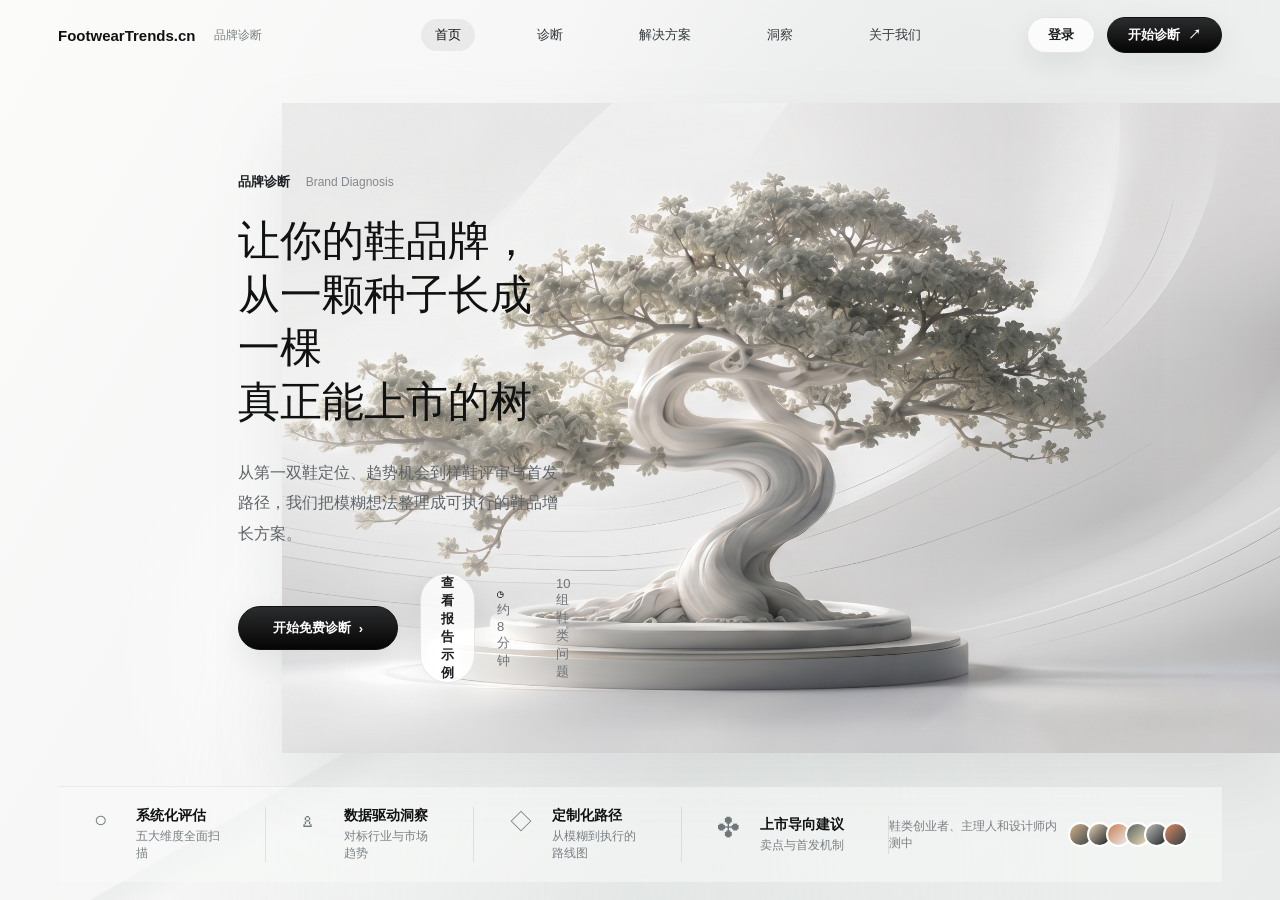
==== commit 9cf4ec74: "Update index.html from Codex" ====
--- a/index.html
+++ b/index.html
@@ -28,12 +28,13 @@
         <div class="hero-copy">
           <p class="kicker">品牌诊断 <span>Brand Diagnosis</span></p>
           <h1>让你的鞋品牌，<br />从一颗种子长成一棵<br />真正能上市的树</h1>
-          <p class="lead">从品牌定位到上市路径，我们用数据与经验，为你的增长提供清晰的方向与可执行方案。</p>
+          <p class="lead">从第一双鞋定位、趋势机会到样鞋评审与首发路径，我们把模糊想法整理成可执行的鞋品增长方案。</p>
           <div class="hero-actions">
             <a class="btn btn-dark btn-wide" href="./questionnaire.html">开始免费诊断 <span>›</span></a>
+            <a class="btn btn-light" href="./result-demo.html">查看报告示例</a>
             <span class="meta-dot">约 8 分钟</span>
             <span class="meta-line"></span>
-            <span class="meta-text">20 道问题</span>
+            <span class="meta-text">10 组鞋类问题</span>
           </div>
         </div>
 
@@ -64,7 +65,7 @@
           <small>卖点与首发机制</small>
         </div>
         <div class="social-proof">
-          <span>已有 <strong>3,126</strong> 个品牌完成诊断</span>
+          <span>鞋类创业者、主理人和设计师内测中</span>
           <div class="avatars" aria-hidden="true">
             <i></i><i></i><i></i><i></i><i></i><i></i>
           </div>
--- a/styles.css
+++ b/styles.css
@@ -3070,6 +3070,10 @@
     padding: 10px 7px 0;
   }
 
+  .about-shell .main-nav {
+    padding: 10px 7px 0;
+  }
+
   .brand {
     display: inline-grid;
     grid-template-columns: 32px 1fr;
@@ -3140,16 +3144,7 @@
   }
 
   .nav-actions {
-    display: block;
-  }
-
-  .nav-actions .btn-light {
     display: none;
-  }
-
-  .nav-actions .btn-dark {
-    width: 100%;
-    min-height: 44px;
   }
 
   .hero-copy h1 {
@@ -3195,8 +3190,14 @@
     padding: 26px 20px;
   }
 
+  .diagnosis-layout {
+    min-height: auto;
+    padding-top: 18px;
+  }
+
+  .growth-axis,
   .tree-stage-visual {
-    min-height: 300px;
+    display: none;
   }
 
   .stage-list {
